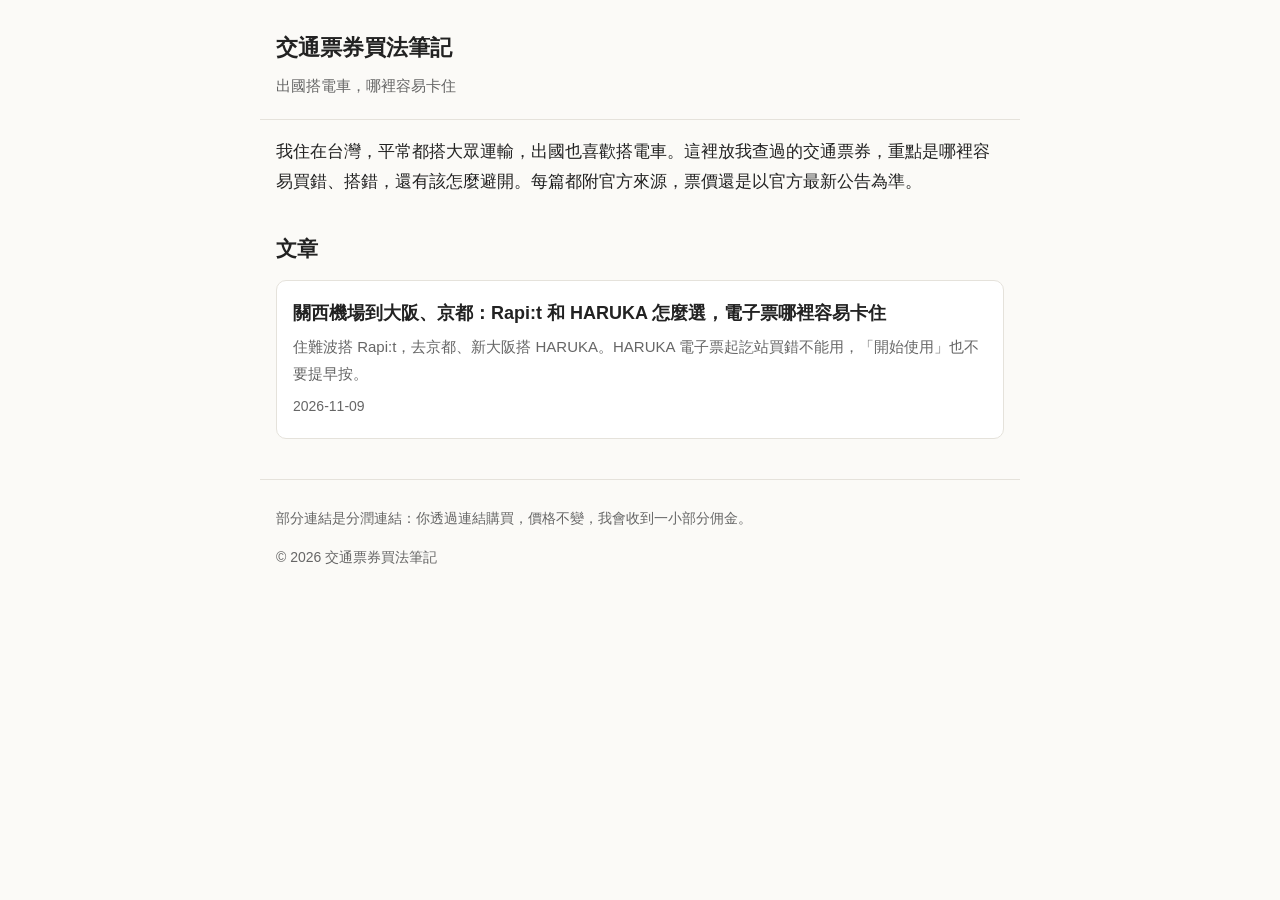
==== index.html @ 6cbf1f14 "Update text content in index.html" ====
<!doctype html>
<html lang="zh-Hant-TW">
<head>
<meta charset="utf-8">
<meta name="viewport" content="width=device-width, initial-scale=1">
<title>交通票券買法筆記</title>
<meta name="description" content="出國交通票券怎麼買比較划算：用官方資料整理票價、買法與注意事項。">
<link rel="stylesheet" href="style.css">
</head>
<body>
<header class="site">
  <a class="brand" href="./">交通票券買法筆記</a>
  <p class="tagline">出國搭電車，哪裡容易卡住</p>
</header>
<main>
  <section class="intro">
    <p>我住在台灣，平常都搭大眾運輸，出國也喜歡搭電車。這裡放我查過的交通票券，重點是哪裡容易買錯、搭錯，還有該怎麼避開。每篇都附官方來源，票價還是以官方最新公告為準。</p>
  </section>
  <section class="list">
    <h2>文章</h2>
    <article class="card">
      <a href="kansai-airport-rapit-haruka.html">
        <h3>關西機場到大阪、京都：Rapi:t 和 HARUKA 怎麼選，電子票哪裡容易卡住</h3>
        <p>住難波搭 Rapi:t，去京都、新大阪搭 HARUKA。HARUKA 電子票起訖站買錯不能用，「開始使用」也不要提早按。</p>
        <span class="date">2026-11-09</span>
      </a>
    </article>
  </section>
</main>
<footer>
  <p>部分連結是分潤連結：你透過連結購買，價格不變，我會收到一小部分佣金。</p>
  <p>© 2026 交通票券買法筆記</p>
</footer>
</body>
</html>
---- style.css ----
:root{--bg:#fbfaf7;--fg:#222;--muted:#666;--accent:#0b6e4f;--card:#fff;--line:#e5e2db}
@media (prefers-color-scheme:dark){:root{--bg:#161616;--fg:#eee;--muted:#aaa;--accent:#5fd3a8;--card:#202020;--line:#333}}
*{box-sizing:border-box}
body{margin:0;background:var(--bg);color:var(--fg);font:17px/1.8 -apple-system,"Noto Sans TC","PingFang TC","Microsoft JhengHei",sans-serif}
header.site,main,footer{max-width:760px;margin:0 auto;padding:0 16px}
header.site{padding-top:28px;padding-bottom:8px;border-bottom:1px solid var(--line)}
.brand{font-weight:700;font-size:22px;color:var(--fg);text-decoration:none}
.tagline{margin:4px 0 12px;color:var(--muted);font-size:15px}
h1{font-size:26px;line-height:1.4;margin:28px 0 8px}
h2{font-size:21px;margin:32px 0 8px}
h3{font-size:18px;margin:0 0 4px}
a{color:var(--accent)}
.card{background:var(--card);border:1px solid var(--line);border-radius:10px;padding:16px;margin:12px 0}
.card a{text-decoration:none;color:inherit;display:block}
.card p{margin:4px 0;color:var(--muted);font-size:15px}
.date,.meta{color:var(--muted);font-size:14px}
.note{background:var(--card);border-left:4px solid var(--accent);padding:10px 14px;margin:16px 0;font-size:15px}
.table-wrap{overflow-x:auto}
table{border-collapse:collapse;width:100%;font-size:15px;margin:12px 0}
th,td{border:1px solid var(--line);padding:8px;text-align:left;vertical-align:top}
th{background:var(--card)}
.btn{display:inline-block;background:var(--accent);color:#fff;text-decoration:none;padding:8px 14px;border-radius:8px;font-size:15px;margin:4px 0}
@media (prefers-color-scheme:dark){.btn{color:#111}}
footer{border-top:1px solid var(--line);margin-top:40px;padding-top:12px;padding-bottom:40px;color:var(--muted);font-size:14px}
ul{padding-left:1.2em}
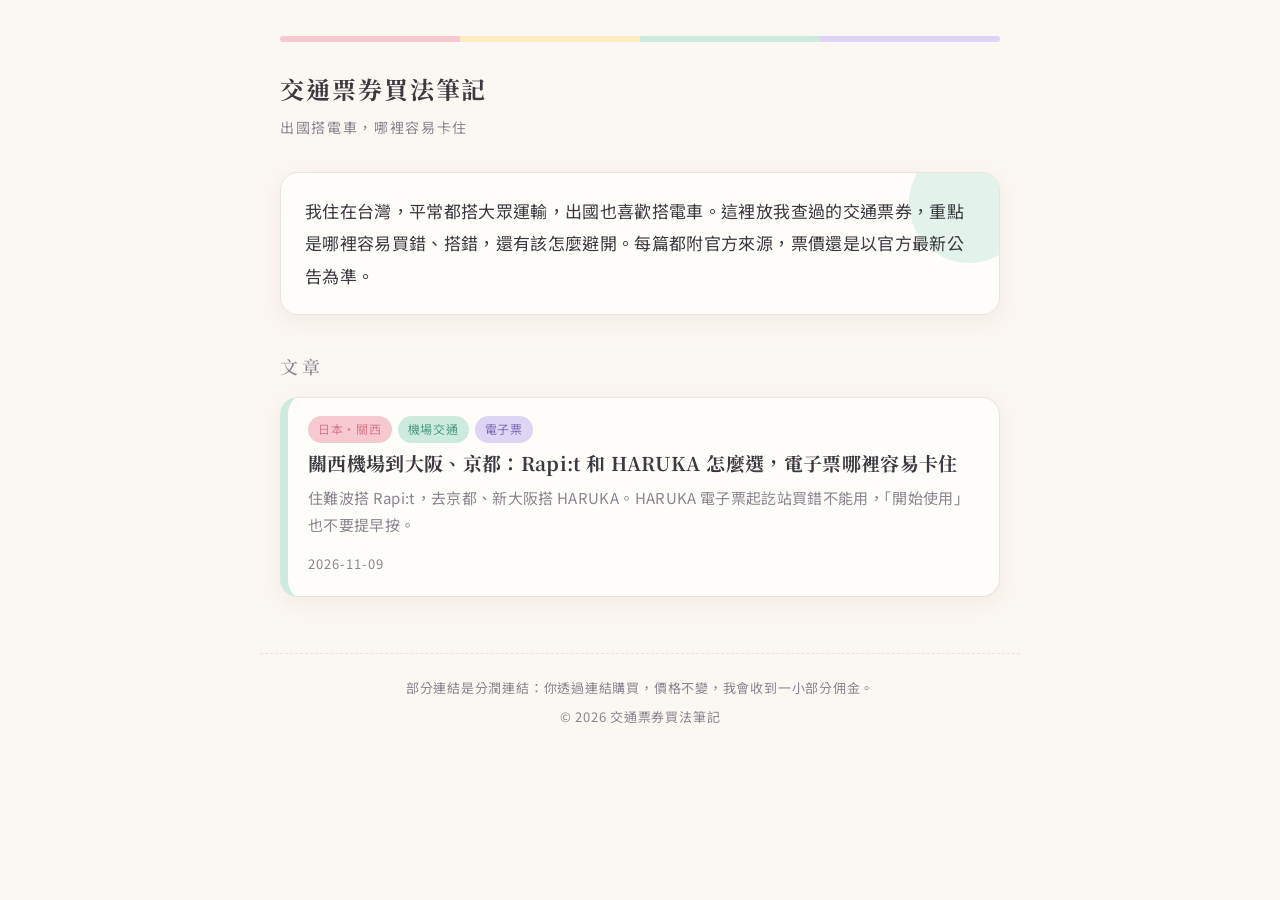
==== commit 6ce975a1: "Add tags to Kansai Airport article in index.html" ====
--- a/index.html
+++ b/index.html
@@ -20,6 +20,7 @@
     <h2>文章</h2>
     <article class="card">
       <a href="kansai-airport-rapit-haruka.html">
+        <div class="tags"><span class="tag pink">日本・關西</span><span class="tag mint">機場交通</span><span class="tag">電子票</span></div>
         <h3>關西機場到大阪、京都：Rapi:t 和 HARUKA 怎麼選，電子票哪裡容易卡住</h3>
         <p>住難波搭 Rapi:t，去京都、新大阪搭 HARUKA。HARUKA 電子票起訖站買錯不能用，「開始使用」也不要提早按。</p>
         <span class="date">2026-11-09</span>
--- a/style.css
+++ b/style.css
@@ -1,25 +1,137 @@
-:root{--bg:#fbfaf7;--fg:#222;--muted:#666;--accent:#0b6e4f;--card:#fff;--line:#e5e2db}
-@media (prefers-color-scheme:dark){:root{--bg:#161616;--fg:#eee;--muted:#aaa;--accent:#5fd3a8;--card:#202020;--line:#333}}
+@import url('https://fonts.googleapis.com/css2?family=Noto+Serif+TC:wght@500;700&family=Noto+Sans+TC:wght@400;500&display=swap');
+
+:root{
+  --bg:#fbf7f2;          /* 米白紙感 */
+  --paper:#fffdf9;
+  --fg:#3b3a40;
+  --muted:#8a8590;
+  --line:#ece4dc;
+  --pink:#f6c9d0;        /* 草莓 */
+  --pink-deep:#d9798a;
+  --mint:#cdeadf;        /* 薄荷 */
+  --mint-deep:#4f9c84;
+  --lav:#ddd5f3;         /* 薰衣草 */
+  --lav-deep:#7d6bb8;
+  --butter:#fbedc0;      /* 奶油 */
+  --sky:#d4e7f7;         /* 天空 */
+  --accent:var(--pink-deep);
+  --shadow:0 6px 22px rgba(160,130,120,.10);
+}
+@media (prefers-color-scheme:dark){:root{
+  --bg:#1f1d22;--paper:#28252c;--fg:#ece8ee;--muted:#a59fac;--line:#3a3640;
+  --pink:#5a3a42;--pink-deep:#f0a7b4;--mint:#2f4a42;--mint-deep:#8fd6bf;
+  --lav:#3d3754;--lav-deep:#c2b6ee;--butter:#4d4430;--sky:#2e3e4d;
+  --shadow:0 6px 22px rgba(0,0,0,.25);
+}}
+
 *{box-sizing:border-box}
-body{margin:0;background:var(--bg);color:var(--fg);font:17px/1.8 -apple-system,"Noto Sans TC","PingFang TC","Microsoft JhengHei",sans-serif}
-header.site,main,footer{max-width:760px;margin:0 auto;padding:0 16px}
-header.site{padding-top:28px;padding-bottom:8px;border-bottom:1px solid var(--line)}
-.brand{font-weight:700;font-size:22px;color:var(--fg);text-decoration:none}
-.tagline{margin:4px 0 12px;color:var(--muted);font-size:15px}
-h1{font-size:26px;line-height:1.4;margin:28px 0 8px}
-h2{font-size:21px;margin:32px 0 8px}
-h3{font-size:18px;margin:0 0 4px}
-a{color:var(--accent)}
-.card{background:var(--card);border:1px solid var(--line);border-radius:10px;padding:16px;margin:12px 0}
-.card a{text-decoration:none;color:inherit;display:block}
-.card p{margin:4px 0;color:var(--muted);font-size:15px}
-.date,.meta{color:var(--muted);font-size:14px}
-.note{background:var(--card);border-left:4px solid var(--accent);padding:10px 14px;margin:16px 0;font-size:15px}
-.table-wrap{overflow-x:auto}
-table{border-collapse:collapse;width:100%;font-size:15px;margin:12px 0}
-th,td{border:1px solid var(--line);padding:8px;text-align:left;vertical-align:top}
-th{background:var(--card)}
-.btn{display:inline-block;background:var(--accent);color:#fff;text-decoration:none;padding:8px 14px;border-radius:8px;font-size:15px;margin:4px 0}
-@media (prefers-color-scheme:dark){.btn{color:#111}}
-footer{border-top:1px solid var(--line);margin-top:40px;padding-top:12px;padding-bottom:40px;color:var(--muted);font-size:14px}
-ul{padding-left:1.2em}
+html{scroll-behavior:smooth}
+body{
+  margin:0;background:var(--bg);color:var(--fg);
+  font:17px/1.9 "Noto Sans TC","PingFang TC","Microsoft JhengHei",sans-serif;
+  letter-spacing:.02em;
+}
+a{color:var(--pink-deep);text-underline-offset:3px}
+
+/* 頁首：一條馬卡龍色帶 */
+header.site{
+  max-width:760px;margin:0 auto;padding:36px 20px 10px;
+  display:flex;flex-direction:column;gap:2px;
+}
+header.site::before{
+  content:"";display:block;height:6px;border-radius:6px;margin-bottom:22px;
+  background:linear-gradient(90deg,var(--pink) 0 25%,var(--butter) 25% 50%,var(--mint) 50% 75%,var(--lav) 75% 100%);
+}
+.brand{
+  font-family:"Noto Serif TC",serif;font-weight:700;font-size:24px;
+  color:var(--fg);text-decoration:none;letter-spacing:.08em;
+}
+.tagline{margin:0;color:var(--muted);font-size:14px;letter-spacing:.12em}
+
+main,footer{max-width:760px;margin:0 auto;padding:0 20px}
+
+/* 首頁 */
+.intro{
+  background:var(--paper);border:1px solid var(--line);border-radius:18px;
+  padding:22px 24px;margin:22px 0 8px;box-shadow:var(--shadow);position:relative;overflow:hidden;
+}
+.intro::after{
+  content:"";position:absolute;right:-30px;top:-30px;width:120px;height:120px;border-radius:50%;
+  background:var(--mint);opacity:.55;
+}
+.intro p{margin:0;position:relative;z-index:1}
+.list h2{
+  font-family:"Noto Serif TC",serif;font-size:18px;color:var(--muted);
+  letter-spacing:.2em;margin:34px 0 10px;font-weight:500;
+}
+.card{
+  background:var(--paper);border:1px solid var(--line);border-radius:18px;
+  margin:14px 0;box-shadow:var(--shadow);transition:transform .15s ease, box-shadow .15s ease;
+  border-left:8px solid var(--pink);
+}
+.card:nth-child(4n+2){border-left-color:var(--mint)}
+.card:nth-child(4n+3){border-left-color:var(--lav)}
+.card:nth-child(4n+4){border-left-color:var(--butter)}
+.card:hover{transform:translateY(-2px);box-shadow:0 10px 28px rgba(160,130,120,.16)}
+.card a{display:block;padding:18px 20px;color:inherit;text-decoration:none}
+.card h3{font-family:"Noto Serif TC",serif;font-size:19px;line-height:1.5;margin:0 0 6px}
+.card p{margin:4px 0 8px;color:var(--muted);font-size:15px;line-height:1.8}
+.tags{display:flex;flex-wrap:wrap;gap:6px;margin:0 0 6px}
+.tag{
+  display:inline-block;font-size:12px;padding:2px 10px;border-radius:999px;
+  background:var(--lav);color:var(--lav-deep);letter-spacing:.06em;
+}
+.tag.mint{background:var(--mint);color:var(--mint-deep)}
+.tag.pink{background:var(--pink);color:var(--pink-deep)}
+.date,.meta{color:var(--muted);font-size:13px;letter-spacing:.08em}
+
+/* 文章 */
+article h1{
+  font-family:"Noto Serif TC",serif;font-size:27px;line-height:1.55;
+  margin:26px 0 6px;letter-spacing:.04em;
+}
+article h2{
+  font-family:"Noto Serif TC",serif;font-size:20px;margin:40px 0 10px;
+  display:inline-block;padding:2px 14px 2px 12px;border-radius:999px;
+  background:linear-gradient(transparent 55%,var(--butter) 55%);
+}
+article h2:nth-of-type(4n+2){background:linear-gradient(transparent 55%,var(--mint) 55%)}
+article h2:nth-of-type(4n+3){background:linear-gradient(transparent 55%,var(--pink) 55%)}
+article h2:nth-of-type(4n+4){background:linear-gradient(transparent 55%,var(--lav) 55%)}
+article p{margin:12px 0}
+article strong{background:linear-gradient(transparent 62%,var(--pink) 62%);font-weight:500}
+.note{
+  background:var(--mint);border-radius:14px;padding:12px 16px;margin:18px 0;font-size:15px;
+}
+
+.table-wrap{overflow-x:auto;margin:14px 0;border-radius:16px;box-shadow:var(--shadow)}
+table{border-collapse:separate;border-spacing:0;width:100%;font-size:15px;background:var(--paper)}
+th,td{padding:10px 12px;text-align:left;vertical-align:top;border-bottom:1px solid var(--line)}
+tr:last-child td{border-bottom:none}
+th{background:var(--lav);font-weight:500;font-family:"Noto Serif TC",serif}
+th:nth-child(2){background:var(--pink)}
+th:nth-child(3){background:var(--sky)}
+td:first-child{color:var(--muted);white-space:nowrap;font-size:14px}
+
+.btn{
+  display:inline-block;background:var(--pink-deep);color:#fff;text-decoration:none;
+  padding:9px 20px;border-radius:999px;font-size:15px;margin:6px 0;
+  box-shadow:0 4px 12px rgba(217,121,138,.28);transition:transform .15s ease;
+}
+.btn:hover{transform:translateY(-1px)}
+@media (prefers-color-scheme:dark){.btn{color:#2a1f22}}
+
+ul,ol{padding-left:1.3em}
+li{margin:4px 0}
+
+footer{
+  margin-top:56px;padding-top:18px;padding-bottom:48px;color:var(--muted);font-size:13px;
+  border-top:1px dashed var(--line);text-align:center;letter-spacing:.06em;
+}
+footer p{margin:4px 0}
+
+@media (max-width:520px){
+  body{font-size:16px}
+  article h1{font-size:23px}
+  header.site{padding-top:24px}
+}
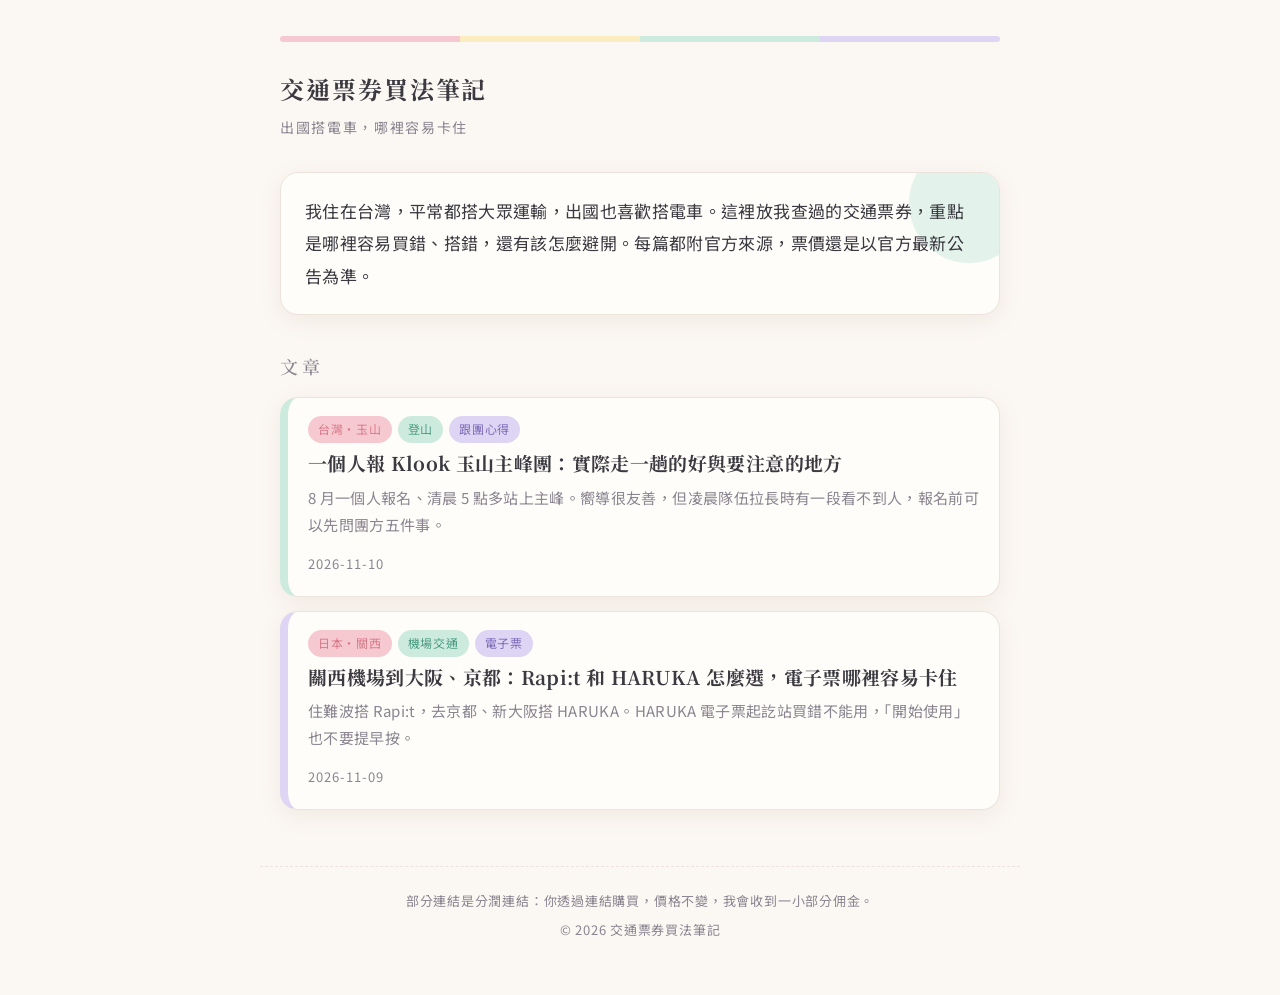
==== commit 3d359ec8: "Add article card for Klook Yushan tour review Added a new article card for a Klook Yushan tour revie" ====
--- a/index.html
+++ b/index.html
@@ -19,6 +19,14 @@
   <section class="list">
     <h2>文章</h2>
     <article class="card">
+      <a href="yushan-klook-tour-review.html">
+        <div class="tags"><span class="tag pink">台灣・玉山</span><span class="tag mint">登山</span><span class="tag">跟團心得</span></div>
+        <h3>一個人報 Klook 玉山主峰團：實際走一趟的好與要注意的地方</h3>
+        <p>8 月一個人報名、清晨 5 點多站上主峰。嚮導很友善，但凌晨隊伍拉長時有一段看不到人，報名前可以先問團方五件事。</p>
+        <span class="date">2026-11-10</span>
+      </a>
+    </article>
+    <article class="card">
       <a href="kansai-airport-rapit-haruka.html">
         <div class="tags"><span class="tag pink">日本・關西</span><span class="tag mint">機場交通</span><span class="tag">電子票</span></div>
         <h3>關西機場到大阪、京都：Rapi:t 和 HARUKA 怎麼選，電子票哪裡容易卡住</h3>
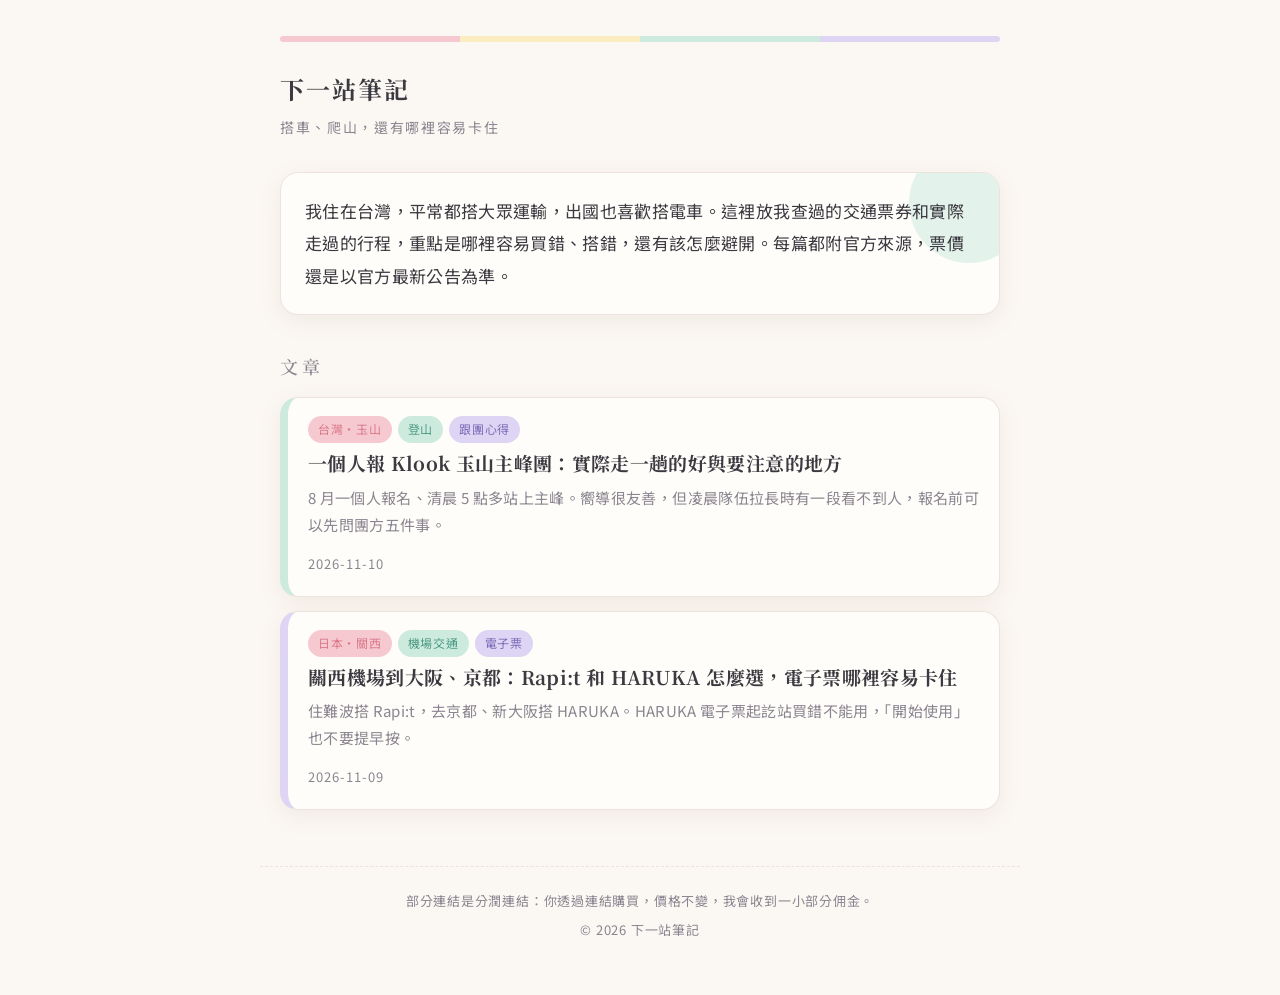
==== commit da537748: "Update title and description for index.html" ====
--- a/index.html
+++ b/index.html
@@ -3,18 +3,18 @@
 <head>
 <meta charset="utf-8">
 <meta name="viewport" content="width=device-width, initial-scale=1">
-<title>交通票券買法筆記</title>
-<meta name="description" content="出國交通票券怎麼買比較划算：用官方資料整理票價、買法與注意事項。">
+<title>下一站筆記</title>
+<meta name="description" content="一個人搭車、爬山的實際經驗：交通票券怎麼買、行程哪裡容易卡住，都附官方來源。">
 <link rel="stylesheet" href="style.css">
 </head>
 <body>
 <header class="site">
-  <a class="brand" href="./">交通票券買法筆記</a>
-  <p class="tagline">出國搭電車，哪裡容易卡住</p>
+  <a class="brand" href="./">下一站筆記</a>
+  <p class="tagline">搭車、爬山，還有哪裡容易卡住</p>
 </header>
 <main>
   <section class="intro">
-    <p>我住在台灣，平常都搭大眾運輸，出國也喜歡搭電車。這裡放我查過的交通票券，重點是哪裡容易買錯、搭錯，還有該怎麼避開。每篇都附官方來源，票價還是以官方最新公告為準。</p>
+    <p>我住在台灣，平常都搭大眾運輸，出國也喜歡搭電車。這裡放我查過的交通票券和實際走過的行程，重點是哪裡容易買錯、搭錯，還有該怎麼避開。每篇都附官方來源，票價還是以官方最新公告為準。</p>
   </section>
   <section class="list">
     <h2>文章</h2>
@@ -38,7 +38,7 @@
 </main>
 <footer>
   <p>部分連結是分潤連結：你透過連結購買，價格不變，我會收到一小部分佣金。</p>
-  <p>© 2026 交通票券買法筆記</p>
+  <p>© 2026 下一站筆記</p>
 </footer>
 </body>
 </html>
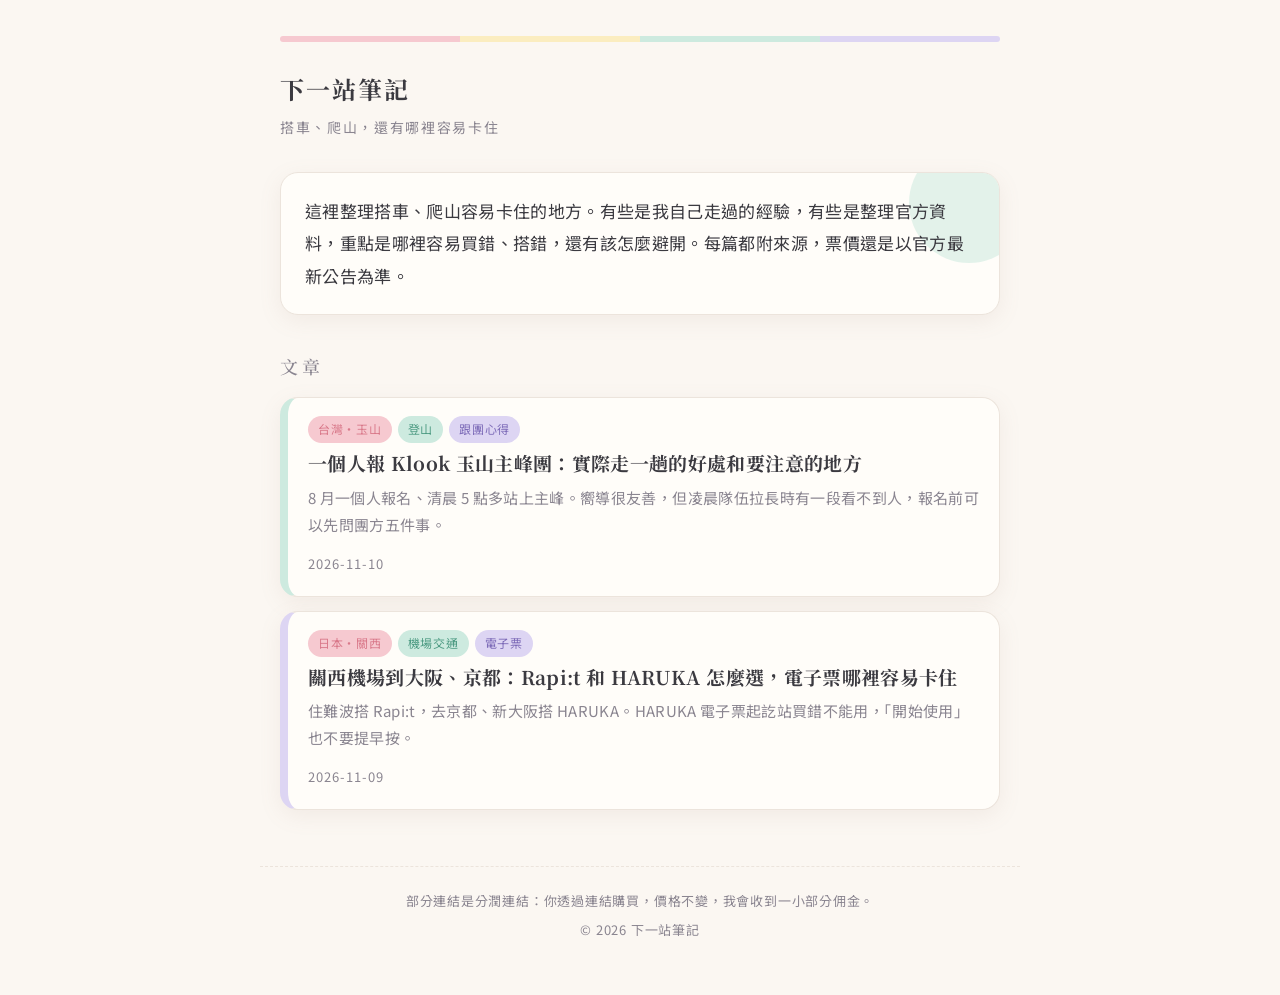
==== commit d0840009: "Revise meta description and intro text for clarity Updated the description meta tag and improved tex" ====
--- a/index.html
+++ b/index.html
@@ -4,7 +4,7 @@
 <meta charset="utf-8">
 <meta name="viewport" content="width=device-width, initial-scale=1">
 <title>下一站筆記</title>
-<meta name="description" content="一個人搭車、爬山的實際經驗：交通票券怎麼買、行程哪裡容易卡住，都附官方來源。">
+<meta name="description" content="搭車、爬山容易卡住的地方：交通票券怎麼買、行程要注意什麼，有親身經驗也有官方資料整理，都附來源。">
 <link rel="stylesheet" href="style.css">
 </head>
 <body>
@@ -14,14 +14,14 @@
 </header>
 <main>
   <section class="intro">
-    <p>我住在台灣，平常都搭大眾運輸，出國也喜歡搭電車。這裡放我查過的交通票券和實際走過的行程，重點是哪裡容易買錯、搭錯，還有該怎麼避開。每篇都附官方來源，票價還是以官方最新公告為準。</p>
+    <p>這裡整理搭車、爬山容易卡住的地方。有些是我自己走過的經驗，有些是整理官方資料，重點是哪裡容易買錯、搭錯，還有該怎麼避開。每篇都附來源，票價還是以官方最新公告為準。</p>
   </section>
   <section class="list">
     <h2>文章</h2>
     <article class="card">
       <a href="yushan-klook-tour-review.html">
         <div class="tags"><span class="tag pink">台灣・玉山</span><span class="tag mint">登山</span><span class="tag">跟團心得</span></div>
-        <h3>一個人報 Klook 玉山主峰團：實際走一趟的好與要注意的地方</h3>
+        <h3>一個人報 Klook 玉山主峰團：實際走一趟的好處和要注意的地方</h3>
         <p>8 月一個人報名、清晨 5 點多站上主峰。嚮導很友善，但凌晨隊伍拉長時有一段看不到人，報名前可以先問團方五件事。</p>
         <span class="date">2026-11-10</span>
       </a>
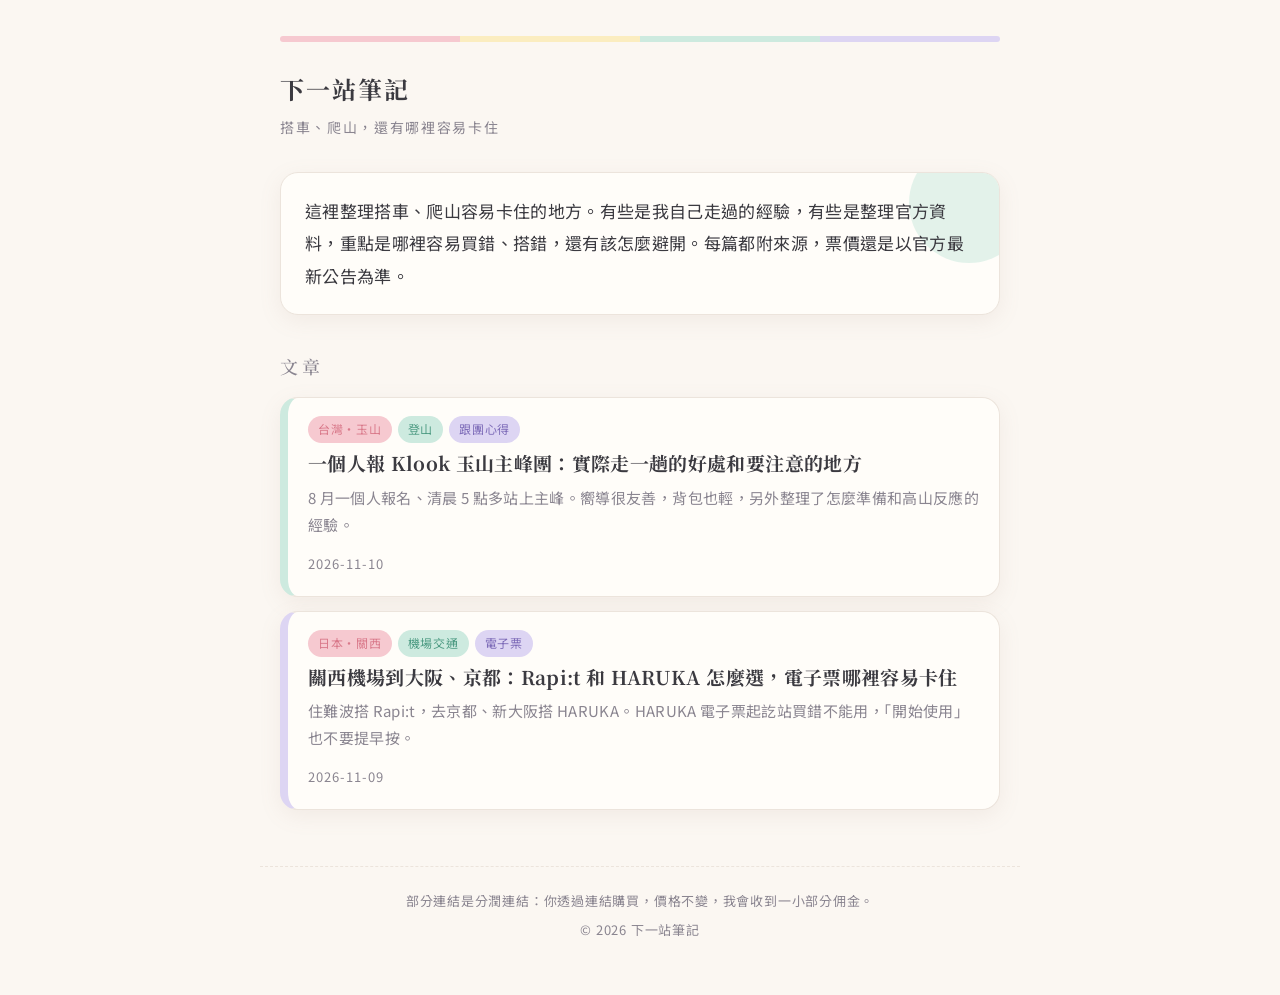
==== commit fb079c17: "Update article description in index.html" ====
--- a/index.html
+++ b/index.html
@@ -22,7 +22,7 @@
       <a href="yushan-klook-tour-review.html">
         <div class="tags"><span class="tag pink">台灣・玉山</span><span class="tag mint">登山</span><span class="tag">跟團心得</span></div>
         <h3>一個人報 Klook 玉山主峰團：實際走一趟的好處和要注意的地方</h3>
-        <p>8 月一個人報名、清晨 5 點多站上主峰。嚮導很友善，但凌晨隊伍拉長時有一段看不到人，報名前可以先問團方五件事。</p>
+        <p>8 月一個人報名、清晨 5 點多站上主峰。嚮導很友善，背包也輕，另外整理了怎麼準備和高山反應的經驗。</p>
         <span class="date">2026-11-10</span>
       </a>
     </article>
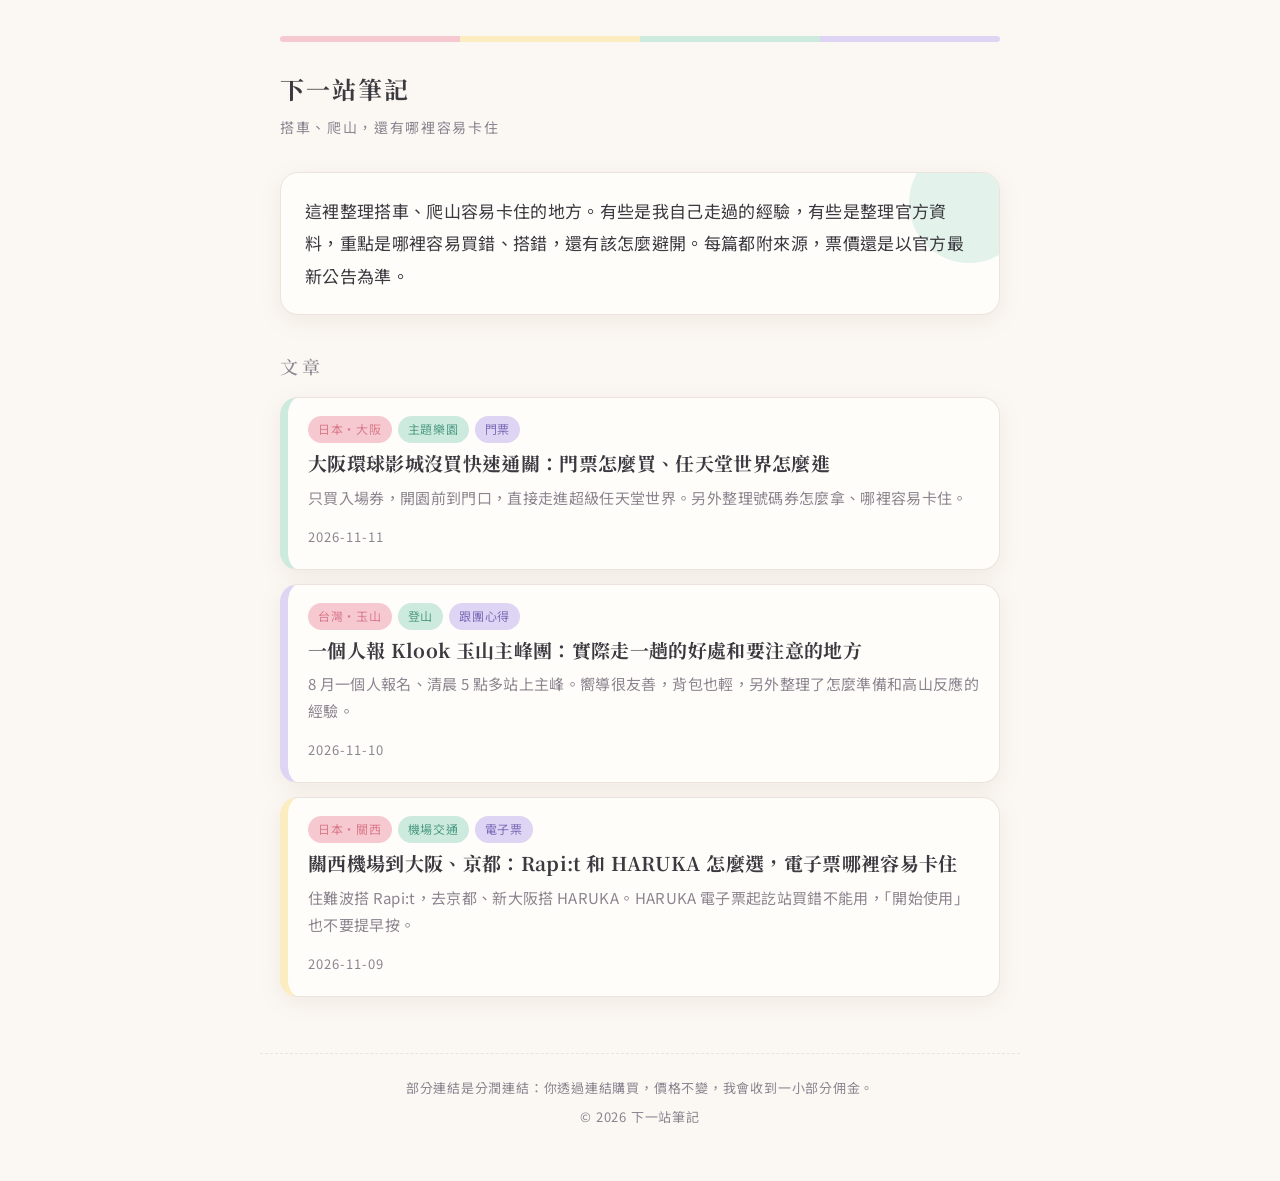
==== commit 5d00a41d: "Add article for Universal Studios Japan ticket info" ====
--- a/index.html
+++ b/index.html
@@ -18,6 +18,14 @@
   </section>
   <section class="list">
     <h2>文章</h2>
+    <article class="card">
+      <a href="usj-no-express-pass-nintendo-world.html">
+        <div class="tags"><span class="tag pink">日本・大阪</span><span class="tag mint">主題樂園</span><span class="tag">門票</span></div>
+        <h3>大阪環球影城沒買快速通關：門票怎麼買、任天堂世界怎麼進</h3>
+        <p>只買入場券，開園前到門口，直接走進超級任天堂世界。另外整理號碼券怎麼拿、哪裡容易卡住。</p>
+        <span class="date">2026-11-11</span>
+      </a>
+    </article>
     <article class="card">
       <a href="yushan-klook-tour-review.html">
         <div class="tags"><span class="tag pink">台灣・玉山</span><span class="tag mint">登山</span><span class="tag">跟團心得</span></div>
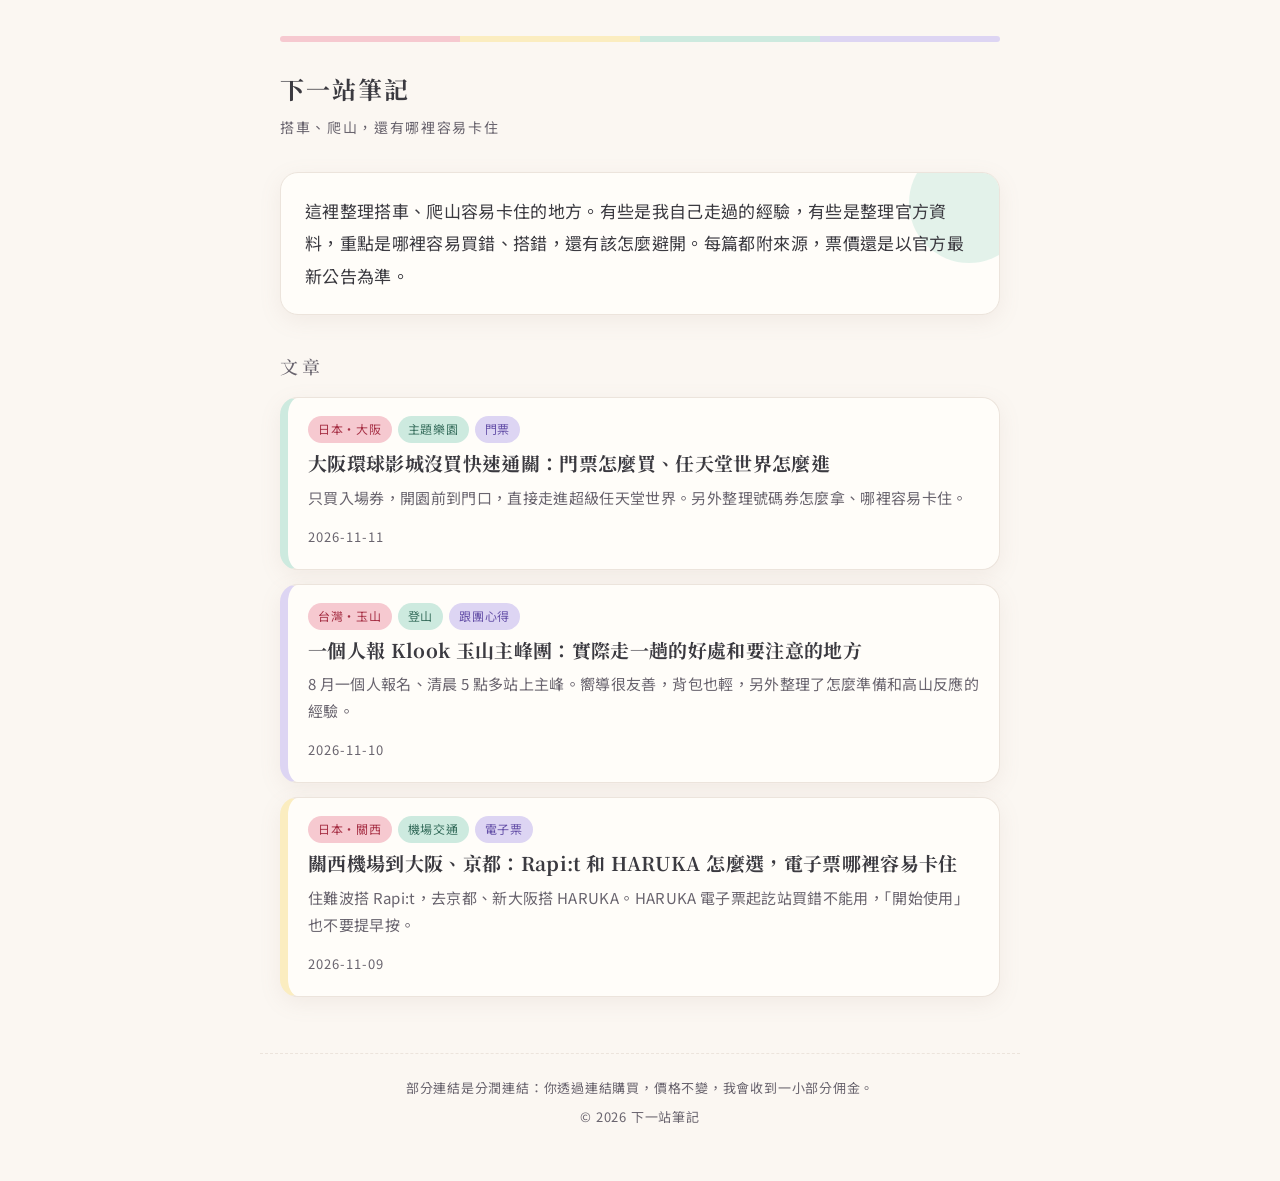
==== commit 70937086: "Apply 11/14 site fixes (facts, SEO, contrast, 404)" ====
--- a/index.html
+++ b/index.html
@@ -5,11 +5,20 @@
 <meta name="viewport" content="width=device-width, initial-scale=1">
 <title>下一站筆記</title>
 <meta name="description" content="搭車、爬山容易卡住的地方：交通票券怎麼買、行程要注意什麼，有親身經驗也有官方資料整理，都附來源。">
+<link rel="canonical" href="https://mozarshion-hub.github.io/travel-tickets/">
+<meta property="og:title" content="下一站筆記">
+<meta property="og:description" content="搭車、爬山容易卡住的地方：交通票券怎麼買、行程要注意什麼，有親身經驗也有官方資料整理，都附來源。">
+<meta property="og:type" content="website">
+<meta property="og:url" content="https://mozarshion-hub.github.io/travel-tickets/">
+<meta property="og:site_name" content="下一站筆記">
+<meta property="og:locale" content="zh_TW">
+<meta name="twitter:card" content="summary">
+<link rel="icon" href="data:image/svg+xml,%3Csvg xmlns='http://www.w3.org/2000/svg' viewBox='0 0 32 32'%3E%3Crect width='16' height='16' fill='%23f6c9d0'/%3E%3Crect x='16' width='16' height='16' fill='%23fbedc0'/%3E%3Crect y='16' width='16' height='16' fill='%23cdeadf'/%3E%3Crect x='16' y='16' width='16' height='16' fill='%23ddd5f3'/%3E%3C/svg%3E">
 <link rel="stylesheet" href="style.css">
 </head>
 <body>
 <header class="site">
-  <a class="brand" href="./">下一站筆記</a>
+  <h1><a class="brand" href="./">下一站筆記</a></h1>
   <p class="tagline">搭車、爬山，還有哪裡容易卡住</p>
 </header>
 <main>
--- a/style.css
+++ b/style.css
@@ -4,14 +4,15 @@
   --bg:#fbf7f2;          /* 米白紙感 */
   --paper:#fffdf9;
   --fg:#3b3a40;
-  --muted:#8a8590;
+  --muted:#69646e;
   --line:#ece4dc;
   --pink:#f6c9d0;        /* 草莓 */
-  --pink-deep:#d9798a;
+  --pink-deep:#c83e57;
+  --pink-ink:#a62f44;     /* 粉標籤上的字，要在粉底上也 >=4.5:1 */
   --mint:#cdeadf;        /* 薄荷 */
-  --mint-deep:#4f9c84;
+  --mint-deep:#386f5e;
   --lav:#ddd5f3;         /* 薰衣草 */
-  --lav-deep:#7d6bb8;
+  --lav-deep:#6550a8;
   --butter:#fbedc0;      /* 奶油 */
   --sky:#d4e7f7;         /* 天空 */
   --accent:var(--pink-deep);
@@ -19,7 +20,7 @@
 }
 @media (prefers-color-scheme:dark){:root{
   --bg:#1f1d22;--paper:#28252c;--fg:#ece8ee;--muted:#a59fac;--line:#3a3640;
-  --pink:#5a3a42;--pink-deep:#f0a7b4;--mint:#2f4a42;--mint-deep:#8fd6bf;
+  --pink:#5a3a42;--pink-deep:#f0a7b4;--pink-ink:#f0a7b4;--mint:#2f4a42;--mint-deep:#8fd6bf;
   --lav:#3d3754;--lav-deep:#c2b6ee;--butter:#4d4430;--sky:#2e3e4d;
   --shadow:0 6px 22px rgba(0,0,0,.25);
 }}
@@ -42,6 +43,7 @@
   content:"";display:block;height:6px;border-radius:6px;margin-bottom:22px;
   background:linear-gradient(90deg,var(--pink) 0 25%,var(--butter) 25% 50%,var(--mint) 50% 75%,var(--lav) 75% 100%);
 }
+header.site h1{margin:0;font-size:inherit;line-height:inherit;font-weight:inherit}
 .brand{
   font-family:"Noto Serif TC",serif;font-weight:700;font-size:24px;
   color:var(--fg);text-decoration:none;letter-spacing:.08em;
@@ -82,7 +84,7 @@
   background:var(--lav);color:var(--lav-deep);letter-spacing:.06em;
 }
 .tag.mint{background:var(--mint);color:var(--mint-deep)}
-.tag.pink{background:var(--pink);color:var(--pink-deep)}
+.tag.pink{background:var(--pink);color:var(--pink-ink)}
 .date,.meta{color:var(--muted);font-size:13px;letter-spacing:.08em}
 
 /* 文章 */
@@ -100,6 +102,7 @@
 article h2:nth-of-type(4n+4){background:linear-gradient(transparent 55%,var(--lav) 55%)}
 article p{margin:12px 0}
 article strong{background:linear-gradient(transparent 62%,var(--pink) 62%);font-weight:500}
+
 .note{
   background:var(--mint);border-radius:14px;padding:12px 16px;margin:18px 0;font-size:15px;
 }
